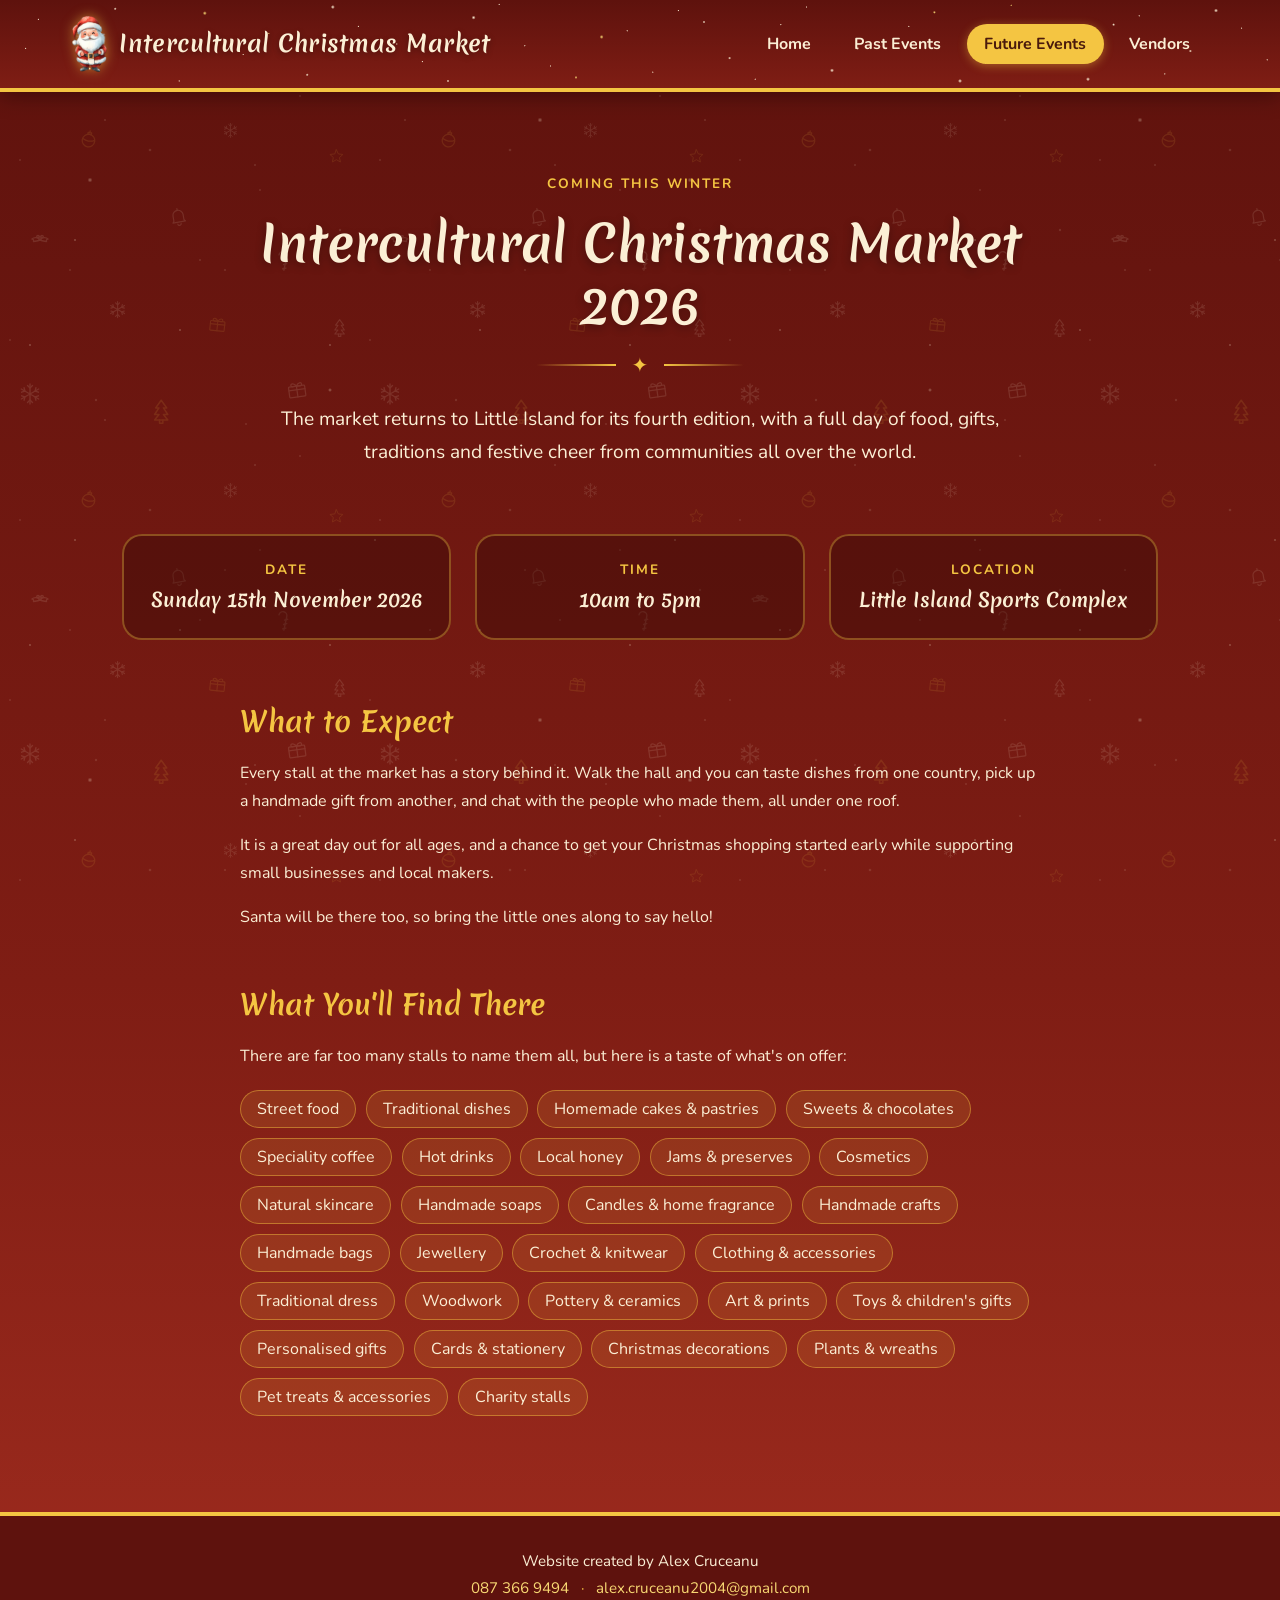
==== future-events.html @ 0f2bd7fd "Intercultural Christmas Market website Co-Authored-By: Claude Opus 5.5 <noreply@anthropic.com>" ====
<!DOCTYPE html>
<html lang="en">
<head>
  <meta charset="UTF-8">
  <meta name="viewport" content="width=device-width, initial-scale=1.0">
  <title>Future Events | Intercultural Christmas Market</title>
  <link rel="preconnect" href="https://fonts.googleapis.com">
  <link rel="preconnect" href="https://fonts.gstatic.com" crossorigin>
  <link href="https://fonts.googleapis.com/css2?family=Merienda:wght@600;700&family=Nunito:wght@600;700&display=swap" rel="stylesheet">
  <link rel="stylesheet" href="styles.css">
</head>
<body>

  <header class="navbar">
    <nav class="nav-container" aria-label="Main navigation">
      <a href="index.html" class="brand">
        <img src="images/santa.png" alt="" class="brand-santa" width="316" height="499">
        <span class="brand-text">Intercultural Christmas Market</span>
      </a>

      <button class="nav-toggle" aria-label="Open menu" aria-expanded="false" aria-controls="nav-links">
        <span></span><span></span><span></span>
      </button>

      <ul class="nav-links" id="nav-links">
        <li><a href="index.html">Home</a></li>
        <li><a href="past-events.html">Past Events</a></li>
        <li><a href="future-events.html" class="active" aria-current="page">Future Events</a></li>
        <li><a href="vendors.html">Vendors</a></li>
      </ul>
    </nav>
  </header>

  <main>
    <!-- ========== Next market ========== -->
    <section class="about" aria-labelledby="event-title">
      <div class="container">

        <header class="section-header">
          <p class="eyebrow">Coming this winter</p>
          <h1 id="event-title">Intercultural Christmas Market 2026</h1>
          <div class="divider" aria-hidden="true"><span>&#10022;</span></div>
          <p class="lead">
            The market returns to Little Island for its fourth edition, with a full day of food, gifts,
            traditions and festive cheer from communities all over the world.
          </p>
        </header>

        <!-- Date, time and place -->
        <ul class="event-details">
          <li>
            <span class="eyebrow">Date</span>
            <strong>Sunday 15th November 2026</strong>
          </li>
          <li>
            <span class="eyebrow">Time</span>
            <strong>10am to 5pm</strong>
          </li>
          <li>
            <span class="eyebrow">Location</span>
            <strong>Little Island Sports Complex</strong>
          </li>
        </ul>

        <!-- What to expect -->
        <div class="story">
          <h2>What to Expect</h2>
          <p>
            Every stall at the market has a story behind it. Walk the hall and you can taste dishes from
            one country, pick up a handmade gift from another, and chat with the people who made them,
            all under one roof.
          </p>
          <p>
            It is a great day out for all ages, and a chance to get your Christmas shopping started early
            while supporting small businesses and local makers.
          </p>
          <p>
            Santa will be there too, so bring the little ones along to say hello!
          </p>
        </div>

        <!-- Vendor types -->
        <div class="story">
          <h2>What You'll Find There</h2>
          <p>There are far too many stalls to name them all, but here is a taste of what's on offer:</p>
          <ul class="vendor-list">
            <li>Street food</li>
            <li>Traditional dishes</li>
            <li>Homemade cakes &amp; pastries</li>
            <li>Sweets &amp; chocolates</li>
            <li>Speciality coffee</li>
            <li>Hot drinks</li>
            <li>Local honey</li>
            <li>Jams &amp; preserves</li>
            <li>Cosmetics</li>
            <li>Natural skincare</li>
            <li>Handmade soaps</li>
            <li>Candles &amp; home fragrance</li>
            <li>Handmade crafts</li>
            <li>Handmade bags</li>
            <li>Jewellery</li>
            <li>Crochet &amp; knitwear</li>
            <li>Clothing &amp; accessories</li>
            <li>Traditional dress</li>
            <li>Woodwork</li>
            <li>Pottery &amp; ceramics</li>
            <li>Art &amp; prints</li>
            <li>Toys &amp; children's gifts</li>
            <li>Personalised gifts</li>
            <li>Cards &amp; stationery</li>
            <li>Christmas decorations</li>
            <li>Plants &amp; wreaths</li>
            <li>Pet treats &amp; accessories</li>
            <li>Charity stalls</li>
          </ul>
        </div>

      </div>
    </section>
  </main>

  <footer class="site-footer">
    <div class="container">
      <p>Website created by Alex Cruceanu</p>
      <p>
        <a href="tel:+353873669494">087 366 9494</a>
        <span aria-hidden="true">&middot;</span>
        <a href="mailto:alex.cruceanu2004@gmail.com">alex.cruceanu2004@gmail.com</a>
      </p>
    </div>
  </footer>

  <script src="script.js"></script>
</body>
</html>
---- styles.css ----
/* ---------- Palette (taken from last year's flier) ---------- */
:root {
  --red-dark: #5e120d;
  --red: #7f1d14;
  --red-light: #9e2b1e;
  --gold: #f4c542;
  --gold-soft: #f8d873;
  --cream: #fbefd5;
  --brown: #4a1a0c;

  --font-display: "Merienda", cursive;
  --font-body: "Nunito", system-ui, sans-serif;
}

* {
  box-sizing: border-box;
  margin: 0;
  padding: 0;
}

body {
  font-family: var(--font-body);
  background: linear-gradient(180deg, var(--red-dark) 0%, var(--red) 60%, var(--red-light) 100%);
  min-height: 100vh;
  color: var(--cream);
  /* keeps the footer at the bottom on short pages */
  display: flex;
  flex-direction: column;
}

/* ---------- Festive background ---------- */
/* faint scattered icons: snowflakes, trees, presents, baubles... */
body::before {
  content: "";
  position: fixed;
  inset: 0;
  z-index: 0;
  pointer-events: none;
  background: url("images/pattern.svg") 0 0 / 360px 360px repeat;
  opacity: 0.12;
}

/* gently falling snow (two sizes of flake drifting at the same pace) */
body::after {
  content: "";
  position: fixed;
  left: 0;
  right: 0;
  top: -600px;
  height: calc(100% + 600px);
  z-index: 0;
  pointer-events: none;
  background-image:
    radial-gradient(1.5px 1.5px at 10% 15%, var(--cream), transparent),
    radial-gradient(1px 1px at 35% 40%, var(--cream), transparent),
    radial-gradient(1.5px 1.5px at 60% 10%, var(--cream), transparent),
    radial-gradient(1px 1px at 85% 55%, var(--cream), transparent),
    radial-gradient(1.5px 1.5px at 25% 80%, var(--cream), transparent),
    radial-gradient(1px 1px at 75% 90%, var(--cream), transparent),
    radial-gradient(2.5px 2.5px at 15% 30%, var(--cream), transparent),
    radial-gradient(2px 2px at 55% 65%, var(--cream), transparent),
    radial-gradient(2.5px 2.5px at 90% 20%, var(--cream), transparent);
  background-size:
    300px 300px, 300px 300px, 300px 300px, 300px 300px, 300px 300px, 300px 300px,
    600px 600px, 600px 600px, 600px 600px;
  opacity: 0.35;
  animation: snowfall 40s linear infinite;
}

@keyframes snowfall {
  from { transform: translateY(0); }
  to   { transform: translateY(600px); }
}

@media (prefers-reduced-motion: reduce) {
  body::after {
    animation: none;
  }
}

/* keep page content above the background layers */
main {
  position: relative;
  z-index: 1;
  flex: 1;
}

/* ---------- Navbar ---------- */
.navbar {
  position: sticky;
  top: 0;
  z-index: 100;
  background: linear-gradient(180deg, var(--red-dark), var(--red));
  border-bottom: 4px solid var(--gold);
  box-shadow: 0 4px 20px rgba(0, 0, 0, 0.35);
}

/* ---------- Starry sky (two layers that twinkle out of sync) ---------- */
.navbar::before,
.navbar::after {
  content: "";
  position: absolute;
  inset: 0;
  pointer-events: none;
  background-repeat: no-repeat;
}

.navbar::before {
  background-image:
    radial-gradient(1px 1px at 3% 22%, var(--cream), transparent),
    radial-gradient(1.5px 1.5px at 7% 78%, var(--cream), transparent),
    radial-gradient(1px 1px at 11% 45%, var(--cream), transparent),
    radial-gradient(2px 2px at 16% 15%, var(--gold-soft), transparent),
    radial-gradient(1px 1px at 19% 62%, var(--cream), transparent),
    radial-gradient(1.5px 1.5px at 24% 85%, var(--cream), transparent),
    radial-gradient(1px 1px at 28% 30%, var(--cream), transparent),
    radial-gradient(1px 1px at 33% 70%, var(--cream), transparent),
    radial-gradient(2px 2px at 37% 20%, var(--cream), transparent),
    radial-gradient(1px 1px at 41% 52%, var(--cream), transparent),
    radial-gradient(1.5px 1.5px at 45% 88%, var(--gold-soft), transparent),
    radial-gradient(1px 1px at 49% 35%, var(--cream), transparent),
    radial-gradient(1px 1px at 53% 12%, var(--cream), transparent),
    radial-gradient(1.5px 1.5px at 57% 66%, var(--cream), transparent),
    radial-gradient(1px 1px at 61% 28%, var(--cream), transparent),
    radial-gradient(2px 2px at 65% 80%, var(--cream), transparent),
    radial-gradient(1px 1px at 69% 48%, var(--cream), transparent),
    radial-gradient(1.5px 1.5px at 73% 14%, var(--gold-soft), transparent),
    radial-gradient(1px 1px at 77% 72%, var(--cream), transparent),
    radial-gradient(1px 1px at 81% 40%, var(--cream), transparent),
    radial-gradient(2px 2px at 85% 90%, var(--cream), transparent),
    radial-gradient(1px 1px at 89% 18%, var(--cream), transparent),
    radial-gradient(1.5px 1.5px at 93% 58%, var(--cream), transparent),
    radial-gradient(1px 1px at 97% 32%, var(--cream), transparent);
  animation: twinkle 3.5s ease-in-out infinite alternate;
}

.navbar::after {
  background-image:
    radial-gradient(1px 1px at 2% 55%, var(--cream), transparent),
    radial-gradient(1.5px 1.5px at 9% 10%, var(--cream), transparent),
    radial-gradient(1px 1px at 14% 92%, var(--cream), transparent),
    radial-gradient(1px 1px at 21% 38%, var(--gold-soft), transparent),
    radial-gradient(2px 2px at 26% 8%, var(--cream), transparent),
    radial-gradient(1px 1px at 31% 50%, var(--cream), transparent),
    radial-gradient(1.5px 1.5px at 35% 92%, var(--cream), transparent),
    radial-gradient(1px 1px at 39% 5%, var(--cream), transparent),
    radial-gradient(1px 1px at 43% 75%, var(--cream), transparent),
    radial-gradient(2px 2px at 47% 42%, var(--gold-soft), transparent),
    radial-gradient(1px 1px at 51% 82%, var(--cream), transparent),
    radial-gradient(1.5px 1.5px at 55% 25%, var(--cream), transparent),
    radial-gradient(1px 1px at 59% 90%, var(--cream), transparent),
    radial-gradient(1px 1px at 63% 8%, var(--cream), transparent),
    radial-gradient(1.5px 1.5px at 67% 55%, var(--cream), transparent),
    radial-gradient(1px 1px at 71% 30%, var(--cream), transparent),
    radial-gradient(2px 2px at 75% 92%, var(--cream), transparent),
    radial-gradient(1px 1px at 79% 6%, var(--gold-soft), transparent),
    radial-gradient(1px 1px at 83% 62%, var(--cream), transparent),
    radial-gradient(1.5px 1.5px at 87% 28%, var(--cream), transparent),
    radial-gradient(1px 1px at 91% 84%, var(--cream), transparent),
    radial-gradient(2px 2px at 95% 12%, var(--cream), transparent),
    radial-gradient(1px 1px at 99% 68%, var(--cream), transparent);
  animation: twinkle 4.5s ease-in-out 1.75s infinite alternate-reverse;
}

@keyframes twinkle {
  from { opacity: 0.25; }
  to   { opacity: 0.95; }
}

@media (prefers-reduced-motion: reduce) {
  .navbar::before,
  .navbar::after {
    animation: none;
    opacity: 0.7;
  }
}

.nav-container {
  position: relative;
  z-index: 1; /* keep content above the stars */
  max-width: 1200px;
  margin: 0 auto;
  padding: 1rem 2rem;
  display: flex;
  align-items: center;
  justify-content: space-between;
  gap: 1.5rem;
}

/* Brand (far left) */
.brand {
  display: flex;
  align-items: center;
  gap: 0.75rem;
  text-decoration: none;
  color: var(--cream);
}

.brand-santa {
  flex-shrink: 0;
  height: 3.5rem;
  width: auto;
  /* soft golden glow so the red suit stands out against the red bar */
  filter: drop-shadow(0 0 6px rgba(244, 197, 66, 0.55));
  transition: transform 0.3s;
}

.brand:hover .brand-santa {
  transform: rotate(-6deg) scale(1.06);
}

.brand-text {
  font-family: var(--font-display);
  font-weight: 700;
  font-size: 1.45rem;
  line-height: 1.2;
  letter-spacing: 0.3px;
  text-shadow: 0 2px 6px rgba(0, 0, 0, 0.3);
}

/* Links (right side) */
.nav-links {
  list-style: none;
  display: flex;
  align-items: center;
  gap: 0.5rem;
}

.nav-links a {
  display: block;
  padding: 0.55rem 1.1rem;
  border-radius: 999px;
  font-weight: 700;
  font-size: 1rem;
  color: var(--cream);
  text-decoration: none;
  transition: background-color 0.2s, color 0.2s, transform 0.2s;
}

.nav-links a:hover,
.nav-links a:focus-visible {
  background-color: rgba(244, 197, 66, 0.15);
  color: var(--gold-soft);
  transform: translateY(-1px);
  outline: none;
}

.nav-links a.active {
  background-color: var(--gold);
  color: var(--brown);
  box-shadow: 0 2px 10px rgba(244, 197, 66, 0.4);
}

/* Hamburger (mobile only) */
.nav-toggle {
  display: none;
  flex-direction: column;
  justify-content: center;
  gap: 5px;
  width: 2.75rem;
  height: 2.75rem;
  padding: 0.6rem;
  background: none;
  border: 2px solid var(--gold);
  border-radius: 10px;
  cursor: pointer;
}

.nav-toggle span {
  display: block;
  height: 3px;
  border-radius: 2px;
  background: var(--gold);
  transition: transform 0.25s, opacity 0.25s;
}

.nav-toggle[aria-expanded="true"] span:nth-child(1) { transform: translateY(8px) rotate(45deg); }
.nav-toggle[aria-expanded="true"] span:nth-child(2) { opacity: 0; }
.nav-toggle[aria-expanded="true"] span:nth-child(3) { transform: translateY(-8px) rotate(-45deg); }

/* ---------- Responsive ---------- */
@media (max-width: 860px) {
  .nav-container {
    flex-wrap: wrap;
    padding: 0.85rem 1.25rem;
  }

  .brand-text {
    font-size: 1.15rem;
  }

  .brand-santa {
    height: 2.75rem;
  }

  .nav-toggle {
    display: flex;
  }

  .nav-links {
    display: none;
    flex-direction: column;
    align-items: stretch;
    width: 100%;
    padding-top: 0.75rem;
    border-top: 1px solid rgba(244, 197, 66, 0.3);
  }

  .nav-links.open {
    display: flex;
  }

  .nav-links a {
    text-align: center;
    padding: 0.75rem;
  }
}

/* ==========================================================
   Shared page building blocks
   ========================================================== */
.container {
  max-width: 1100px;
  margin: 0 auto;
  padding: 0 2rem;
}

h1, h2 {
  font-family: var(--font-display);
  font-weight: 700;
  line-height: 1.25;
}

.eyebrow {
  font-weight: 700;
  font-size: 0.85rem;
  letter-spacing: 2px;
  text-transform: uppercase;
  color: var(--gold);
}

/* ==========================================================
   About section
   ========================================================== */
.about {
  padding: 5rem 0 6rem;
}

.about p {
  line-height: 1.75;
  margin-bottom: 1rem;
}

.about p:last-child {
  margin-bottom: 0;
}

/* Header */
.section-header {
  text-align: center;
  max-width: 800px;
  margin: 0 auto 4rem;
}

.section-header h1 {
  font-size: clamp(2rem, 5vw, 3.1rem);
  margin: 0.6rem 0 1rem;
  text-shadow: 0 3px 10px rgba(0, 0, 0, 0.3);
}

.divider {
  display: flex;
  align-items: center;
  justify-content: center;
  gap: 1rem;
  margin-bottom: 1.5rem;
  color: var(--gold);
  font-size: 1.25rem;
}

.divider::before,
.divider::after {
  content: "";
  width: 80px;
  height: 2px;
  background: linear-gradient(90deg, transparent, var(--gold));
}

.divider::after {
  transform: scaleX(-1);
}

.lead {
  font-size: 1.2rem;
}

/* Our story */
.story {
  max-width: 800px;
  margin: 0 auto;
}

.story h2 {
  font-size: 1.75rem;
  color: var(--gold);
  margin-bottom: 1.25rem;
}

/* ---------- About: responsive ---------- */
@media (max-width: 860px) {
  .container {
    padding: 0 1.25rem;
  }

  .about {
    padding: 3rem 0 4rem;
  }

  .section-header {
    margin-bottom: 3rem;
  }
}

/* ==========================================================
   Future Events + Vendors
   ========================================================== */
.highlights {
  padding: 0 0 6rem;
}

.highlights-grid {
  display: grid;
  grid-template-columns: 1fr 1fr;
  gap: 2rem;
}

.feature-card {
  display: flex;
  flex-direction: column;
  overflow: hidden;
  border-radius: 20px;
  background: rgba(40, 6, 4, 0.35);
  border: 2px solid rgba(244, 197, 66, 0.35);
  box-shadow: 0 12px 32px rgba(0, 0, 0, 0.3);
  transition: transform 0.3s, border-color 0.3s, box-shadow 0.3s;
}

.feature-card:hover {
  transform: translateY(-6px);
  border-color: var(--gold);
  box-shadow: 0 18px 40px rgba(0, 0, 0, 0.4), 0 0 24px rgba(244, 197, 66, 0.25);
}

.feature-image {
  aspect-ratio: 16 / 10;
  overflow: hidden;
  border-bottom: 4px solid var(--gold);
}

.feature-image img {
  display: block;
  width: 100%;
  height: 100%;
  object-fit: cover;
  transition: transform 0.6s;
}

.feature-card:hover .feature-image img {
  transform: scale(1.06);
}

.feature-body {
  display: flex;
  flex-direction: column;
  align-items: flex-start;
  flex: 1;
  padding: 2rem;
}

.feature-body h2 {
  font-size: 1.9rem;
  color: var(--cream);
  margin: 0.4rem 0 0.9rem;
}

.feature-body p:not(.eyebrow) {
  line-height: 1.7;
  margin-bottom: 1.5rem;
}

.btn {
  margin-top: auto; /* keeps both buttons lined up at the bottom */
  display: inline-block;
  padding: 0.75rem 1.6rem;
  border-radius: 999px;
  background: var(--gold);
  color: var(--brown);
  font-weight: 700;
  text-decoration: none;
  box-shadow: 0 4px 14px rgba(244, 197, 66, 0.35);
  transition: background-color 0.2s, transform 0.2s;
}

.btn:hover,
.btn:focus-visible {
  background: var(--gold-soft);
  transform: translateY(-2px);
  outline: none;
}

@media (prefers-reduced-motion: reduce) {
  .feature-card,
  .feature-image img {
    transition: none;
  }
}

@media (max-width: 860px) {
  .highlights {
    padding-bottom: 4rem;
  }

  .highlights-grid {
    grid-template-columns: 1fr;
  }

  .feature-body {
    padding: 1.5rem;
  }
}

/* ==========================================================
   Future Events page
   ========================================================== */
.event-details {
  list-style: none;
  display: grid;
  grid-template-columns: repeat(3, 1fr);
  gap: 1.5rem;
  margin-bottom: 4rem;
}

.event-details li {
  padding: 1.5rem;
  text-align: center;
  border-radius: 20px;
  background: rgba(40, 6, 4, 0.35);
  border: 2px solid rgba(244, 197, 66, 0.35);
}

.event-details .eyebrow {
  display: block;
  margin-bottom: 0.5rem;
}

.event-details strong {
  font-family: var(--font-display);
  font-size: 1.2rem;
  line-height: 1.4;
}

.story + .story {
  margin-top: 3.5rem;
}

.vendor-list {
  list-style: none;
  display: flex;
  flex-wrap: wrap;
  gap: 0.6rem;
  margin-top: 1.25rem;
}

.vendor-list li {
  padding: 0.45rem 1rem;
  border-radius: 999px;
  background: rgba(244, 197, 66, 0.12);
  border: 1px solid rgba(244, 197, 66, 0.45);
}

@media (max-width: 860px) {
  .event-details {
    grid-template-columns: 1fr;
    gap: 1rem;
    margin-bottom: 2rem;
  }
}

/* ==========================================================
   Footer
   ========================================================== */
.site-footer {
  position: relative;
  z-index: 1; /* keep above the background layers */
  padding: 2rem 0;
  text-align: center;
  background: var(--red-dark);
  border-top: 4px solid var(--gold);
  font-size: 0.95rem;
  line-height: 1.8;
}

.site-footer a {
  color: var(--gold-soft);
  text-decoration: none;
}

.site-footer a:hover,
.site-footer a:focus-visible {
  text-decoration: underline;
}

.site-footer span {
  margin: 0 0.5rem;
  color: var(--gold);
}

/* ==========================================================
   Vendors page
   ========================================================== */
.vendors-grid {
  display: flex;
  flex-wrap: wrap;
  justify-content: center;
  gap: 2rem;
}

.vendor-card {
  width: 320px;
  max-width: 100%;
}

.vendor-card .feature-body {
  align-items: center;
  padding: 1.5rem;
  text-align: center;
}

.vendor-card .feature-body h2 {
  font-size: 1.4rem;
}

/* ==========================================================
   Past Events page
   ========================================================== */
/* each photo's width follows its shape, so rows fill the page without cropping */
.gallery {
  --row-height: 260px;
  display: flex;
  flex-wrap: wrap;
  gap: 0.75rem;
}

/* stops the last row stretching to full width */
.gallery::after {
  content: "";
  flex-grow: 999;
}

.gallery-item {
  flex: calc(var(--ar) * 100) 1 calc(var(--ar) * var(--row-height));
  aspect-ratio: var(--ar);
  overflow: hidden;
  border-radius: 12px;
  border: 2px solid rgba(244, 197, 66, 0.35);
  box-shadow: 0 6px 18px rgba(0, 0, 0, 0.3);
  transition: transform 0.25s, border-color 0.25s;
}

.gallery-item:hover,
.gallery-item:focus-visible {
  transform: translateY(-4px);
  border-color: var(--gold);
  outline: none;
}

.gallery-item img {
  display: block;
  width: 100%;
  height: 100%;
  object-fit: cover;
  transition: transform 0.4s;
}

.gallery-item:hover img {
  transform: scale(1.04);
}

/* Full-size photo viewer */
.lightbox {
  position: fixed;
  inset: 0;
  width: 100%;
  height: 100%;
  max-width: none;
  max-height: none;
  border: none;
  background: rgba(20, 3, 2, 0.94);
  color: var(--cream);
}

.lightbox[open] {
  display: flex;
  align-items: center;
  justify-content: center;
}

.lightbox-image {
  display: block;
  max-width: calc(100vw - 10rem);
  max-height: calc(100vh - 2rem);
  border-radius: 10px;
}

.lightbox-btn {
  position: absolute;
  width: 3rem;
  height: 3rem;
  border: 2px solid var(--gold);
  border-radius: 50%;
  background: rgba(40, 6, 4, 0.7);
  color: var(--gold);
  font-size: 1.9rem;
  line-height: 1;
  cursor: pointer;
  transition: background-color 0.2s, color 0.2s;
}

.lightbox-btn:hover,
.lightbox-btn:focus-visible {
  background: var(--gold);
  color: var(--brown);
  outline: none;
}

.lightbox-close { top: 1rem; right: 1rem; }
.lightbox-prev { left: 1rem; top: calc(50% - 1.5rem); }
.lightbox-next { right: 1rem; top: calc(50% - 1.5rem); }

@media (prefers-reduced-motion: reduce) {
  .gallery-item,
  .gallery-item img {
    transition: none;
  }
}

@media (max-width: 860px) {
  .gallery {
    --row-height: 150px;
    gap: 0.5rem;
  }

  .lightbox-image {
    max-width: calc(100vw - 1rem);
    max-height: calc(100vh - 9rem);
  }

  /* arrows move below the photo so they don't cover it */
  .lightbox-prev,
  .lightbox-next {
    top: auto;
    bottom: 1rem;
  }

  .lightbox-prev { left: calc(50% - 4rem); }
  .lightbox-next { right: calc(50% - 4rem); }
}

/* ==========================================================
   Past Events carousel
   ========================================================== */
.past-events {
  padding: 0 0 6rem;
}

.section-header h2 {
  font-size: clamp(2rem, 5vw, 3.1rem);
  margin: 0.6rem 0 1rem;
  text-shadow: 0 3px 10px rgba(0, 0, 0, 0.3);
}

.past-events .section-header {
  margin-bottom: 3rem;
}

.carousel {
  position: relative;
  max-width: 760px;
  margin: 0 auto;
}

.carousel-viewport {
  overflow: hidden;
  border-radius: 20px;
  border: 3px solid var(--gold);
  box-shadow: 0 16px 40px rgba(0, 0, 0, 0.4), 0 0 30px rgba(244, 197, 66, 0.2);
  background: var(--red-dark);
}

.carousel-track {
  list-style: none;
  display: flex;
  transition: transform 0.6s ease;
}

.slide {
  position: relative;
  flex: 0 0 100%;
  aspect-ratio: 16 / 10;
  overflow: hidden;
}

/* blurred copy of the photo fills the space around portrait shots */
.slide::before {
  content: "";
  position: absolute;
  inset: -20px;
  background: var(--bg) center / cover no-repeat;
  filter: blur(22px) brightness(0.55);
}

.slide img {
  position: relative;
  display: block;
  width: 100%;
  height: 100%;
  object-fit: contain;
}


.past-cta {
  text-align: center;
  margin-top: 2.5rem;
}

@media (prefers-reduced-motion: reduce) {
  .carousel-track {
    transition: none;
  }
}

@media (max-width: 860px) {
  .past-events {
    padding-bottom: 4rem;
  }

  .slide {
    aspect-ratio: 4 / 5;
  }
}
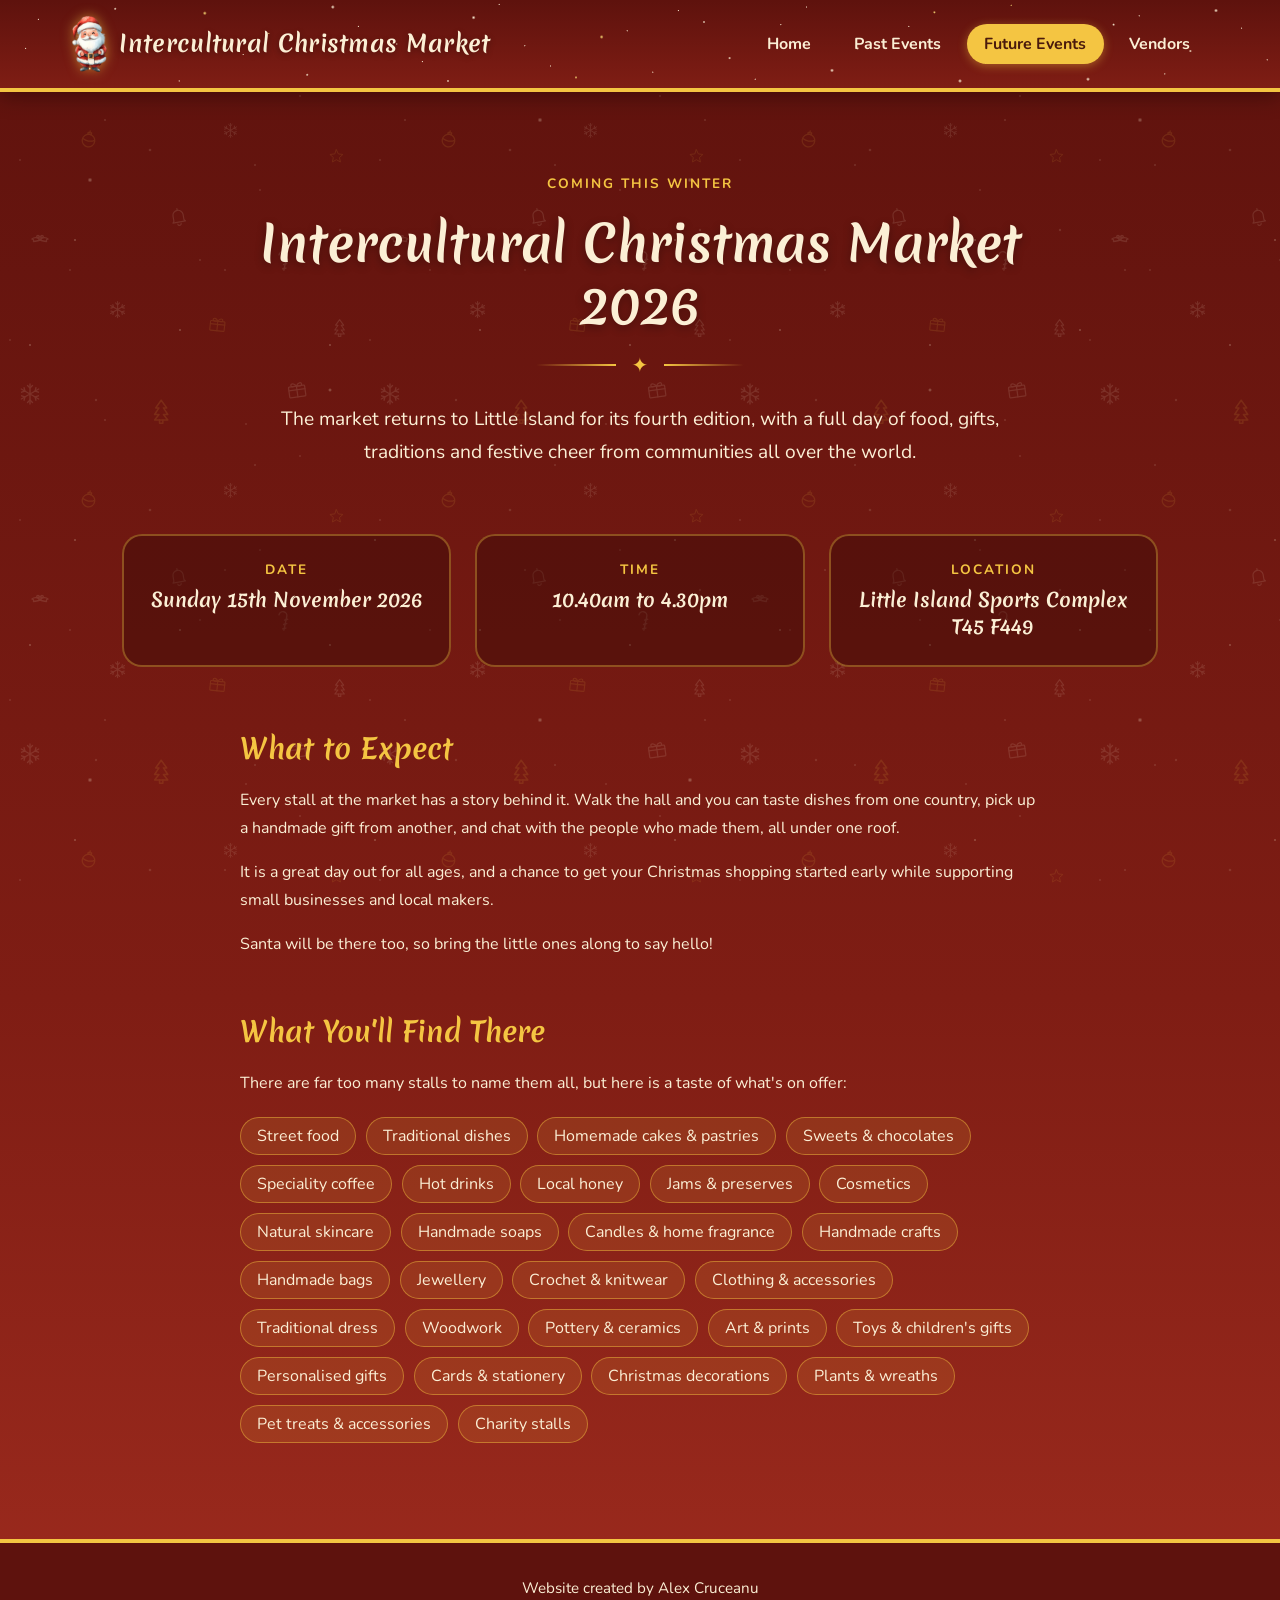
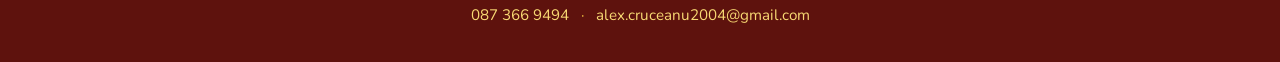
==== commit 85328131: "Update event time and address, vendor images, fix vendor links Co-Authored-By: Claude Opus 5.5 <nore" ====
--- a/future-events.html
+++ b/future-events.html
@@ -54,11 +54,11 @@
           </li>
           <li>
             <span class="eyebrow">Time</span>
-            <strong>10am to 5pm</strong>
+            <strong>10.40am to 4.30pm</strong>
           </li>
           <li>
             <span class="eyebrow">Location</span>
-            <strong>Little Island Sports Complex</strong>
+            <strong>Little Island Sports Complex T45 F449</strong>
           </li>
         </ul>
 
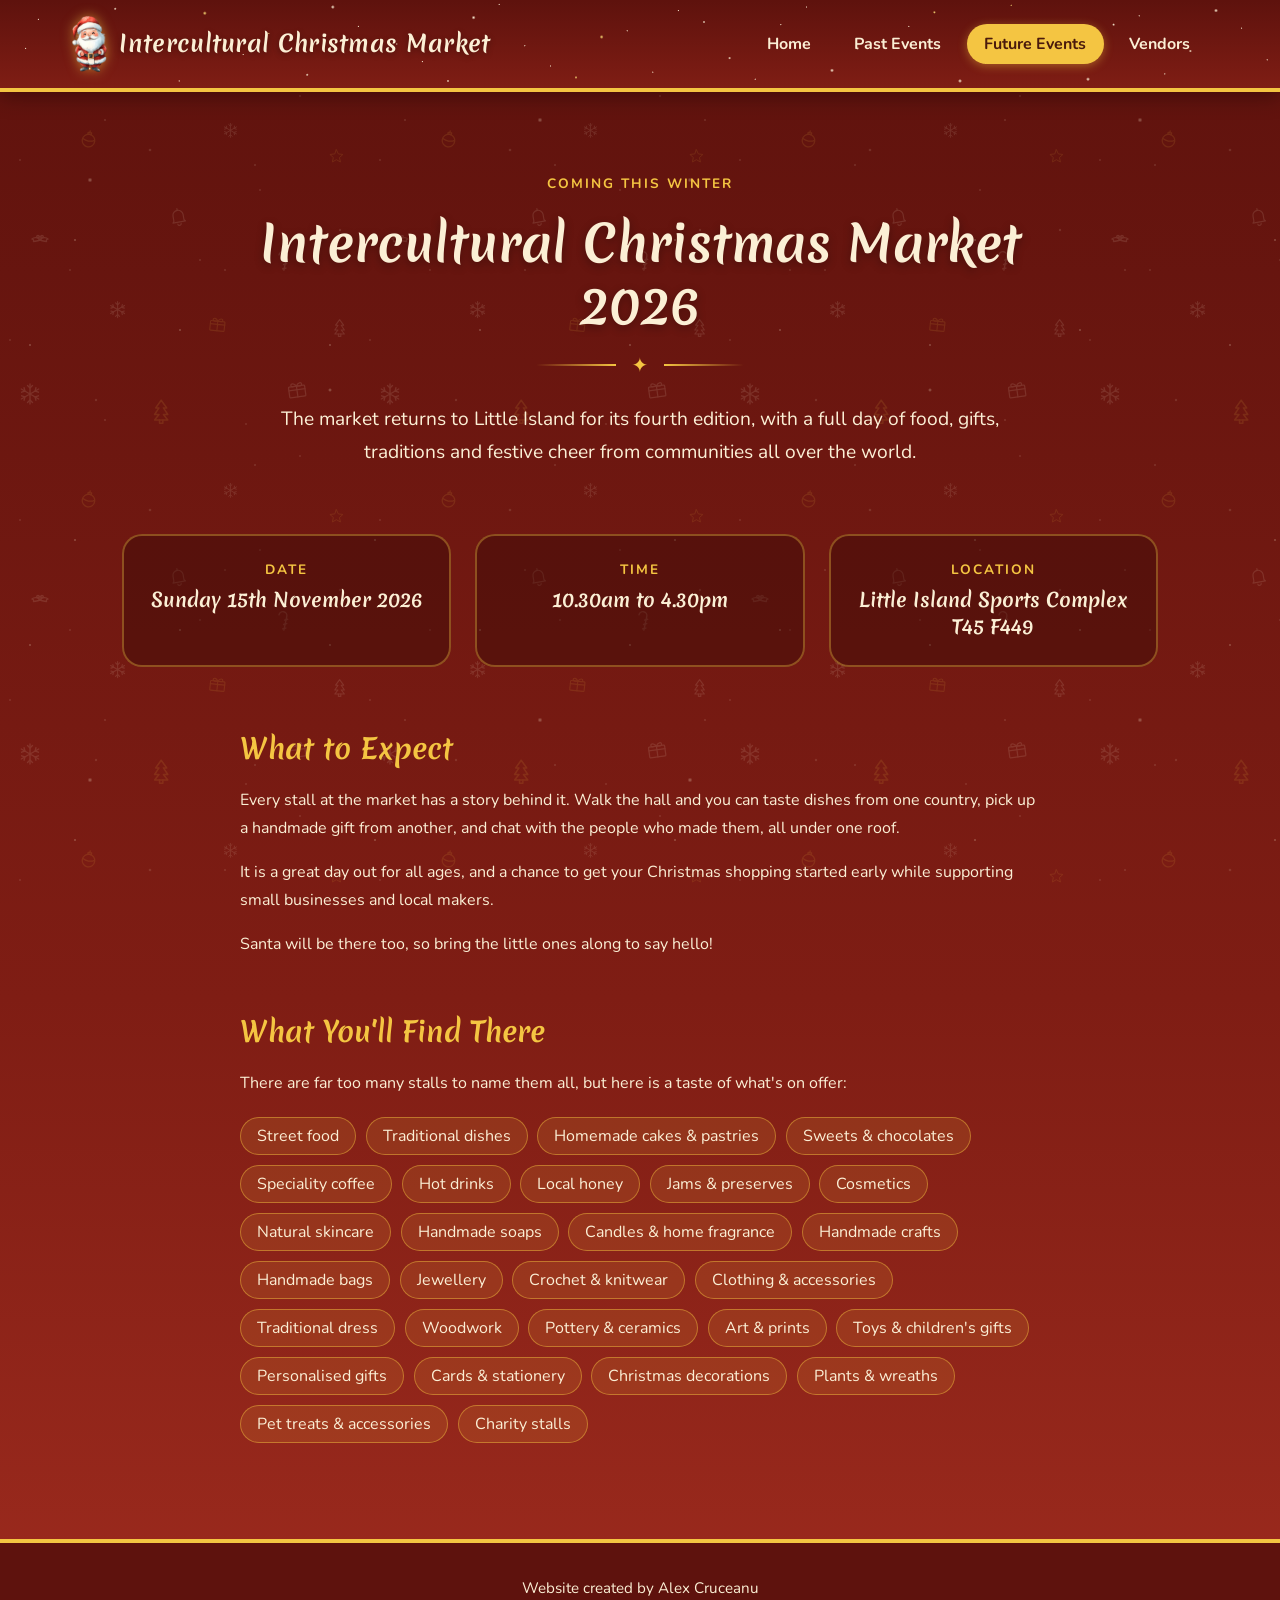
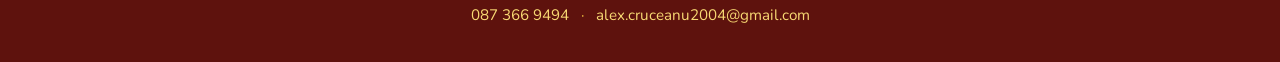
==== commit 11649346: "Change start time to 10.30am Co-Authored-By: Claude Opus 5.5 <noreply@anthropic.com>" ====
--- a/future-events.html
+++ b/future-events.html
@@ -54,7 +54,7 @@
           </li>
           <li>
             <span class="eyebrow">Time</span>
-            <strong>10.40am to 4.30pm</strong>
+            <strong>10.30am to 4.30pm</strong>
           </li>
           <li>
             <span class="eyebrow">Location</span>
--- a/styles.css
+++ b/styles.css
@@ -406,6 +406,35 @@
   margin-bottom: 1.25rem;
 }
 
+/* Lead partner banner */
+.partner-banner {
+  max-width: 800px;
+  margin: 0 auto 4rem;
+  padding: 2.25rem 2rem;
+  text-align: center;
+  border-radius: 20px;
+  background: var(--gold);
+  color: var(--red-dark);
+  box-shadow: 0 12px 30px rgba(0, 0, 0, 0.3);
+  outline: 2px dashed var(--gold);
+  outline-offset: 6px;
+}
+
+.partner-banner .eyebrow {
+  color: var(--red);
+}
+
+.partner-banner h2 {
+  font-size: clamp(1.5rem, 4vw, 2.2rem);
+  margin: 0.4rem 0 0.5rem;
+}
+
+.about .partner-banner .partner-years {
+  font-weight: 700;
+  font-size: 1.15rem;
+  margin-bottom: 1.25rem;
+}
+
 /* ---------- About: responsive ---------- */
 @media (max-width: 860px) {
   .container {
@@ -418,6 +447,11 @@
 
   .section-header {
     margin-bottom: 3rem;
+  }
+
+  .partner-banner {
+    margin-bottom: 3rem;
+    padding: 1.75rem 1.25rem;
   }
 }
 
